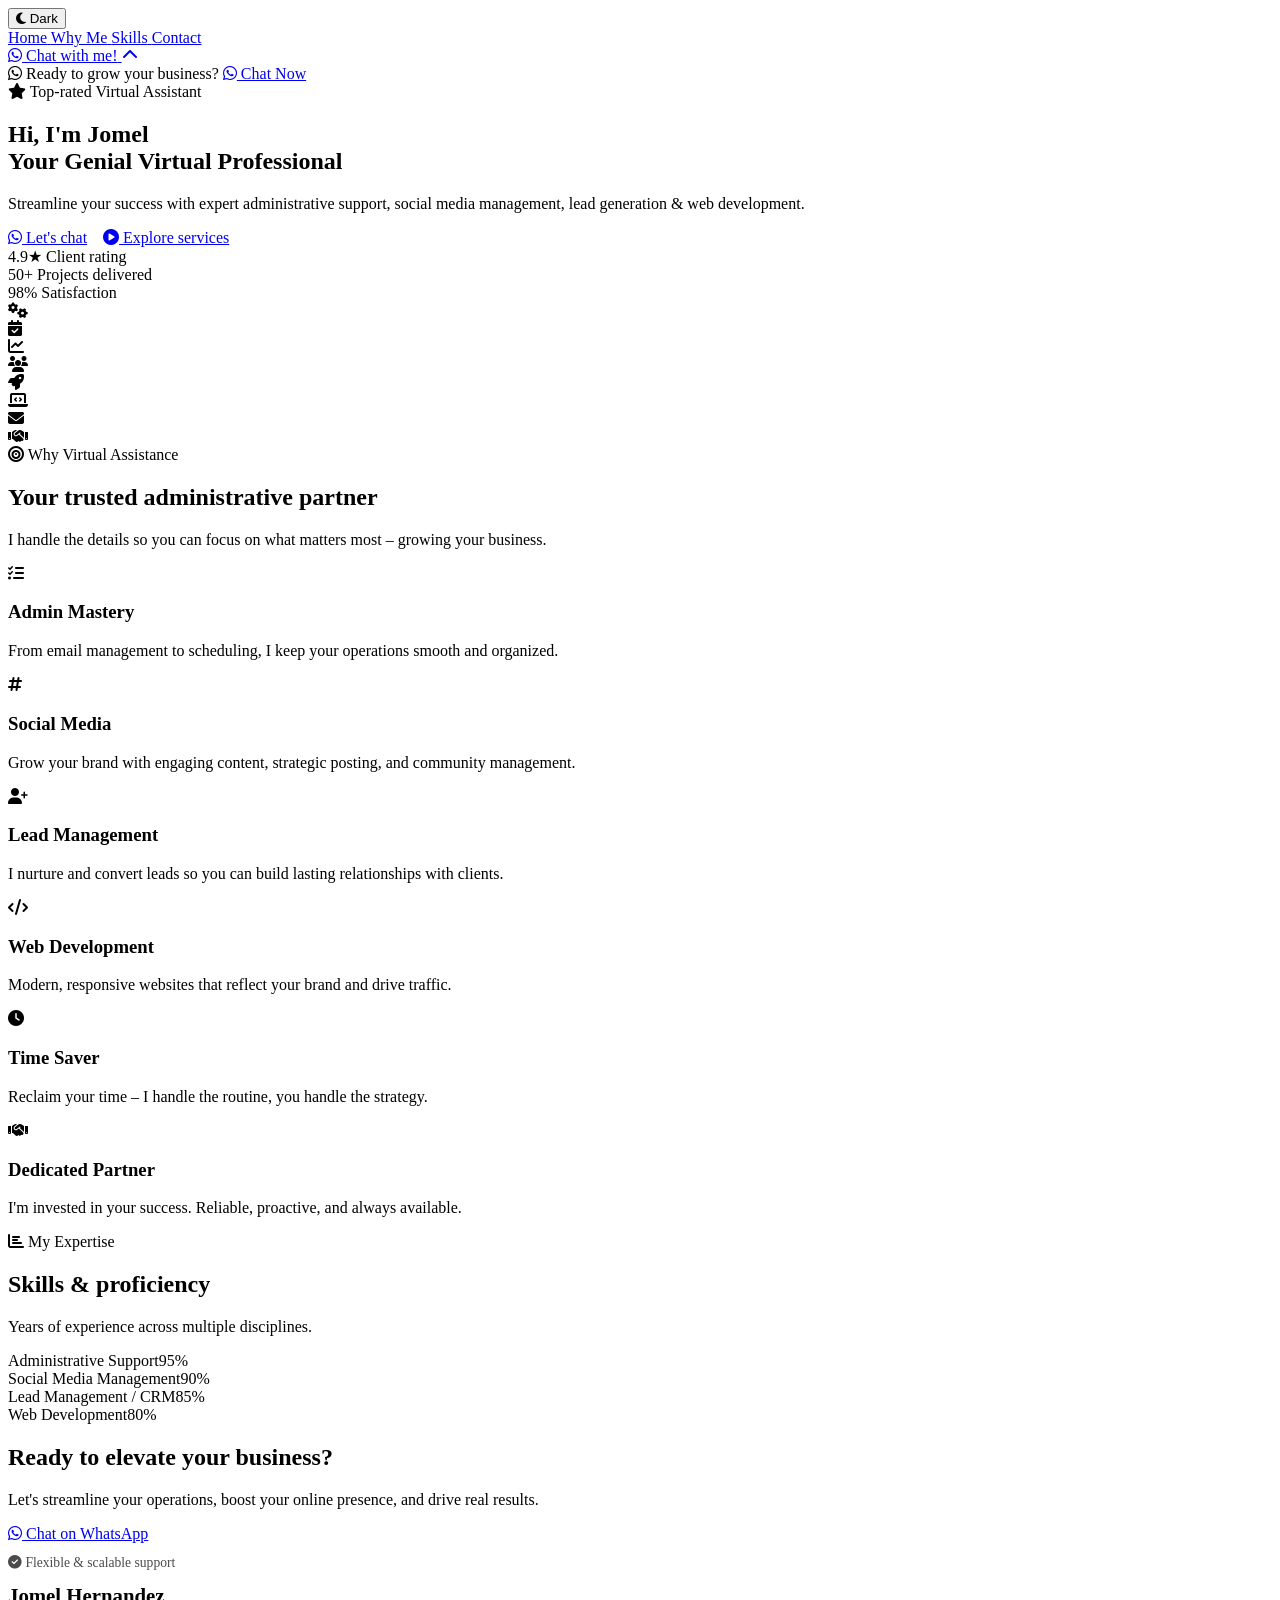
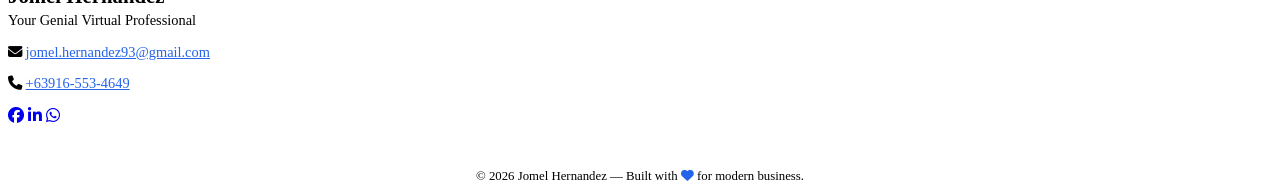
==== index.html @ f43cf6eb "Create index.html" ====
<!DOCTYPE html>
<html lang="en">
<head>
  <meta charset="UTF-8">
  <meta name="viewport" content="width=device-width, initial-scale=1.0">
  <title>Jomel Hernandez | Virtual Professional</title>
  
  <!-- SEO Meta -->
  <meta name="description" content="Jomel Hernandez is your Genial Virtual Professional. Expert VAA services: admin support, social media, lead management, and web development.">
  <meta name="keywords" content="virtual assistant, administrative support, VAA, social media management, lead management, web development">
  <meta property="og:title" content="Jomel Hernandez | Your Genial Virtual Professional">
  <meta property="og:type" content="website">
  <meta property="og:url" content="https://yourusername.github.io">
  <meta property="og:description" content="Your Trusted Virtual Administrative Assistant - Streamlining Your Success">
  <meta name="theme-color" content="#0f172a">
  
  <!-- Google Fonts & Icons -->
  <link rel="preconnect" href="https://fonts.googleapis.com">
  <link rel="preconnect" href="https://fonts.gstatic.com" crossorigin>
  <link href="https://fonts.googleapis.com/css2?family=Inter:wght@300;400;500;600;700;800;900&display=swap" rel="stylesheet">
  <link rel="stylesheet" href="https://cdnjs.cloudflare.com/ajax/libs/font-awesome/6.5.0/css/all.min.css">
  
  <!-- Shared Styles -->
  <link rel="stylesheet" href="css/style.css">
</head>
<body>

<!-- ===== DARK MODE TOGGLE ===== -->
<button class="dark-toggle" id="darkToggle" aria-label="Toggle dark mode">
  <i class="fas fa-moon" id="darkIcon"></i>
  <span id="darkLabel">Dark</span>
</button>

<!-- ===== FLOATING NAVIGATION ===== -->
<nav class="floating-nav" id="floatingNav">
  <a href="#home" data-section="home">
    <span class="tooltip">Home</span>
  </a>
  <a href="#why" data-section="why">
    <span class="tooltip">Why Me</span>
  </a>
  <a href="#skills" data-section="skills">
    <span class="tooltip">Skills</span>
  </a>
  <a href="#contact-preview" data-section="contact-preview">
    <span class="tooltip">Contact</span>
  </a>
</nav>

<!-- ===== WHATSAPP FLOATING BUTTON ===== -->
<a href="https://wa.me/639165534649" target="_blank" class="whatsapp-float" aria-label="Chat on WhatsApp">
  <i class="fab fa-whatsapp"></i>
  <span class="tooltip">Chat with me!</span>
</a>

<!-- ===== BACK TO TOP ===== -->
<a href="#home" class="back-to-top" id="backToTop">
  <i class="fas fa-chevron-up"></i>
</a>

<!-- ===== STICKY CTA BAR ===== -->
<div class="sticky-cta" id="stickyCta">
  <span class="cta-text">
    <i class="fab fa-whatsapp"></i> Ready to grow your business?
  </span>
  <a href="https://wa.me/639165534649" target="_blank" class="btn-primary btn-whatsapp">
    <i class="fab fa-whatsapp"></i> Chat Now
  </a>
</div>

<!-- ============================================================ -->
<!-- SECTION 1: HERO -->
<!-- ============================================================ -->
<section id="home" class="hero-section">
  <!-- Parallax Background -->
  <div class="parallax-bg">
    <div class="shape"></div>
    <div class="shape"></div>
    <div class="shape"></div>
  </div>
  
  <div class="container hero">
    <div class="hero-grid">
      <div>
        <div class="badge"><i class="fas fa-star"></i> Top-rated Virtual Assistant</div>
        <h1>Hi, I'm <span>Jomel</span><br>Your Genial Virtual Professional</h1>
        <p>Streamline your success with expert administrative support, social media management, lead generation &amp; web development.</p>
        <div style="display: flex; gap: 16px; flex-wrap: wrap;">
          <a href="https://wa.me/639165534649" target="_blank" class="btn-primary btn-whatsapp"><i class="fab fa-whatsapp"></i> Let's chat</a>
          <a href="services.html" class="btn-primary btn-outline"><i class="fas fa-play-circle"></i> Explore services</a>
        </div>
        <div class="hero-stats">
          <div class="stat-item">
            <span class="stat-number">4.9★</span>
            <span class="stat-label">Client rating</span>
          </div>
          <div class="stat-item">
            <span class="stat-number">50+</span>
            <span class="stat-label">Projects delivered</span>
          </div>
          <div class="stat-item">
            <span class="stat-number">98%</span>
            <span class="stat-label">Satisfaction</span>
          </div>
        </div>
      </div>
      <div class="hero-icons">
        <div class="icon-box"><i class="fas fa-cogs"></i></div>
        <div class="icon-box"><i class="fas fa-calendar-check"></i></div>
        <div class="icon-box"><i class="fas fa-chart-line"></i></div>
        <div class="icon-box"><i class="fas fa-users"></i></div>
        <div class="icon-box"><i class="fas fa-rocket"></i></div>
        <div class="icon-box"><i class="fas fa-laptop-code"></i></div>
        <div class="icon-box"><i class="fas fa-envelope"></i></div>
        <div class="icon-box"><i class="fas fa-handshake"></i></div>
      </div>
    </div>
  </div>
</section>

<!-- ============================================================ -->
<!-- SECTION 2: WHY ME -->
<!-- ============================================================ -->
<section id="why">
  <div class="container text-center fade-in">
    <span class="badge"><i class="fas fa-bullseye"></i> Why Virtual Assistance</span>
    <h2 class="section-title">Your trusted <span>administrative partner</span></h2>
    <p class="section-sub">I handle the details so you can focus on what matters most – growing your business.</p>
  </div>
  <div class="container features-grid">
    <div class="card fade-in">
      <i class="fas fa-tasks"></i>
      <h3>Admin Mastery</h3>
      <p>From email management to scheduling, I keep your operations smooth and organized.</p>
    </div>
    <div class="card fade-in">
      <i class="fas fa-hashtag"></i>
      <h3>Social Media</h3>
      <p>Grow your brand with engaging content, strategic posting, and community management.</p>
    </div>
    <div class="card fade-in">
      <i class="fas fa-user-plus"></i>
      <h3>Lead Management</h3>
      <p>I nurture and convert leads so you can build lasting relationships with clients.</p>
    </div>
    <div class="card fade-in">
      <i class="fas fa-code"></i>
      <h3>Web Development</h3>
      <p>Modern, responsive websites that reflect your brand and drive traffic.</p>
    </div>
    <div class="card fade-in">
      <i class="fas fa-clock"></i>
      <h3>Time Saver</h3>
      <p>Reclaim your time – I handle the routine, you handle the strategy.</p>
    </div>
    <div class="card fade-in">
      <i class="fas fa-handshake"></i>
      <h3>Dedicated Partner</h3>
      <p>I'm invested in your success. Reliable, proactive, and always available.</p>
    </div>
  </div>
</section>

<!-- ============================================================ -->
<!-- SECTION 3: SKILLS -->
<!-- ============================================================ -->
<section id="skills">
  <div class="container text-center fade-in">
    <span class="badge"><i class="fas fa-chart-bar"></i> My Expertise</span>
    <h2 class="section-title">Skills &amp; <span>proficiency</span></h2>
    <p class="section-sub">Years of experience across multiple disciplines.</p>
  </div>
  <div class="container skills-grid">
    <div class="skill-item fade-in">
      <div class="skill-label"><span>Administrative Support</span><span>95%</span></div>
      <div class="skill-bar"><div class="fill" style="--target: 95%;"></div></div>
    </div>
    <div class="skill-item fade-in">
      <div class="skill-label"><span>Social Media Management</span><span>90%</span></div>
      <div class="skill-bar"><div class="fill" style="--target: 90%;"></div></div>
    </div>
    <div class="skill-item fade-in">
      <div class="skill-label"><span>Lead Management / CRM</span><span>85%</span></div>
      <div class="skill-bar"><div class="fill" style="--target: 85%;"></div></div>
    </div>
    <div class="skill-item fade-in">
      <div class="skill-label"><span>Web Development</span><span>80%</span></div>
      <div class="skill-bar"><div class="fill" style="--target: 80%;"></div></div>
    </div>
  </div>
</section>

<!-- ============================================================ -->
<!-- SECTION 4: CTA / CONTACT PREVIEW -->
<!-- ============================================================ -->
<section id="contact-preview">
  <div class="container fade-in">
    <div class="cta-box">
      <div>
        <h2>Ready to elevate your business?</h2>
        <p>Let's streamline your operations, boost your online presence, and drive real results.</p>
      </div>
      <div>
        <a href="https://wa.me/639165534649" target="_blank" class="btn-primary btn-whatsapp"><i class="fab fa-whatsapp"></i> Chat on WhatsApp</a>
        <p style="margin-top: 12px; font-size: 0.85rem; opacity: 0.7;"><i class="fas fa-check-circle"></i> Flexible &amp; scalable support</p>
      </div>
    </div>
  </div>
</section>

<!-- ============================================================ -->
<!-- FOOTER -->
<!-- ============================================================ -->
<footer>
  <div class="container footer-flex">
    <div>
      <span style="font-weight: 700; font-size: 1.3rem;">Jomel Hernandez</span>
      <p style="color: var(--text-muted); font-size: 0.9rem; margin-top: 4px;">Your Genial Virtual Professional</p>
      <p style="color: var(--text-muted); font-size: 0.9rem;"><i class="fas fa-envelope"></i> <a href="mailto:jomel.hernandez93@gmail.com" style="color: #2563eb;">jomel.hernandez93@gmail.com</a></p>
      <p style="color: var(--text-muted); font-size: 0.9rem;"><i class="fas fa-phone"></i> <a href="tel:+639165534649" style="color: #2563eb;">+63916-553-4649</a></p>
    </div>
    <div class="footer-social">
      <a href="https://www.facebook.com/jomel.hernandezVA/" target="_blank" aria-label="Facebook"><i class="fab fa-facebook"></i></a>
      <a href="https://www.linkedin.com/in/jomel-hernandez-79330814a/" target="_blank" aria-label="LinkedIn"><i class="fab fa-linkedin-in"></i></a>
      <a href="https://wa.me/639165534649" target="_blank" aria-label="WhatsApp"><i class="fab fa-whatsapp"></i></a>
    </div>
  </div>
  <div class="container" style="border-top: 1px solid var(--border-color); margin-top: 24px; padding-top: 20px; text-align: center; color: var(--text-muted); font-size: 0.8rem;">
    © 2026 Jomel Hernandez — Built with <i class="fas fa-heart" style="color: #2563eb;"></i> for modern business.
  </div>
</footer>

<!-- Shared JavaScript -->
<script src="js/main.js"></script>
</body>
</html>
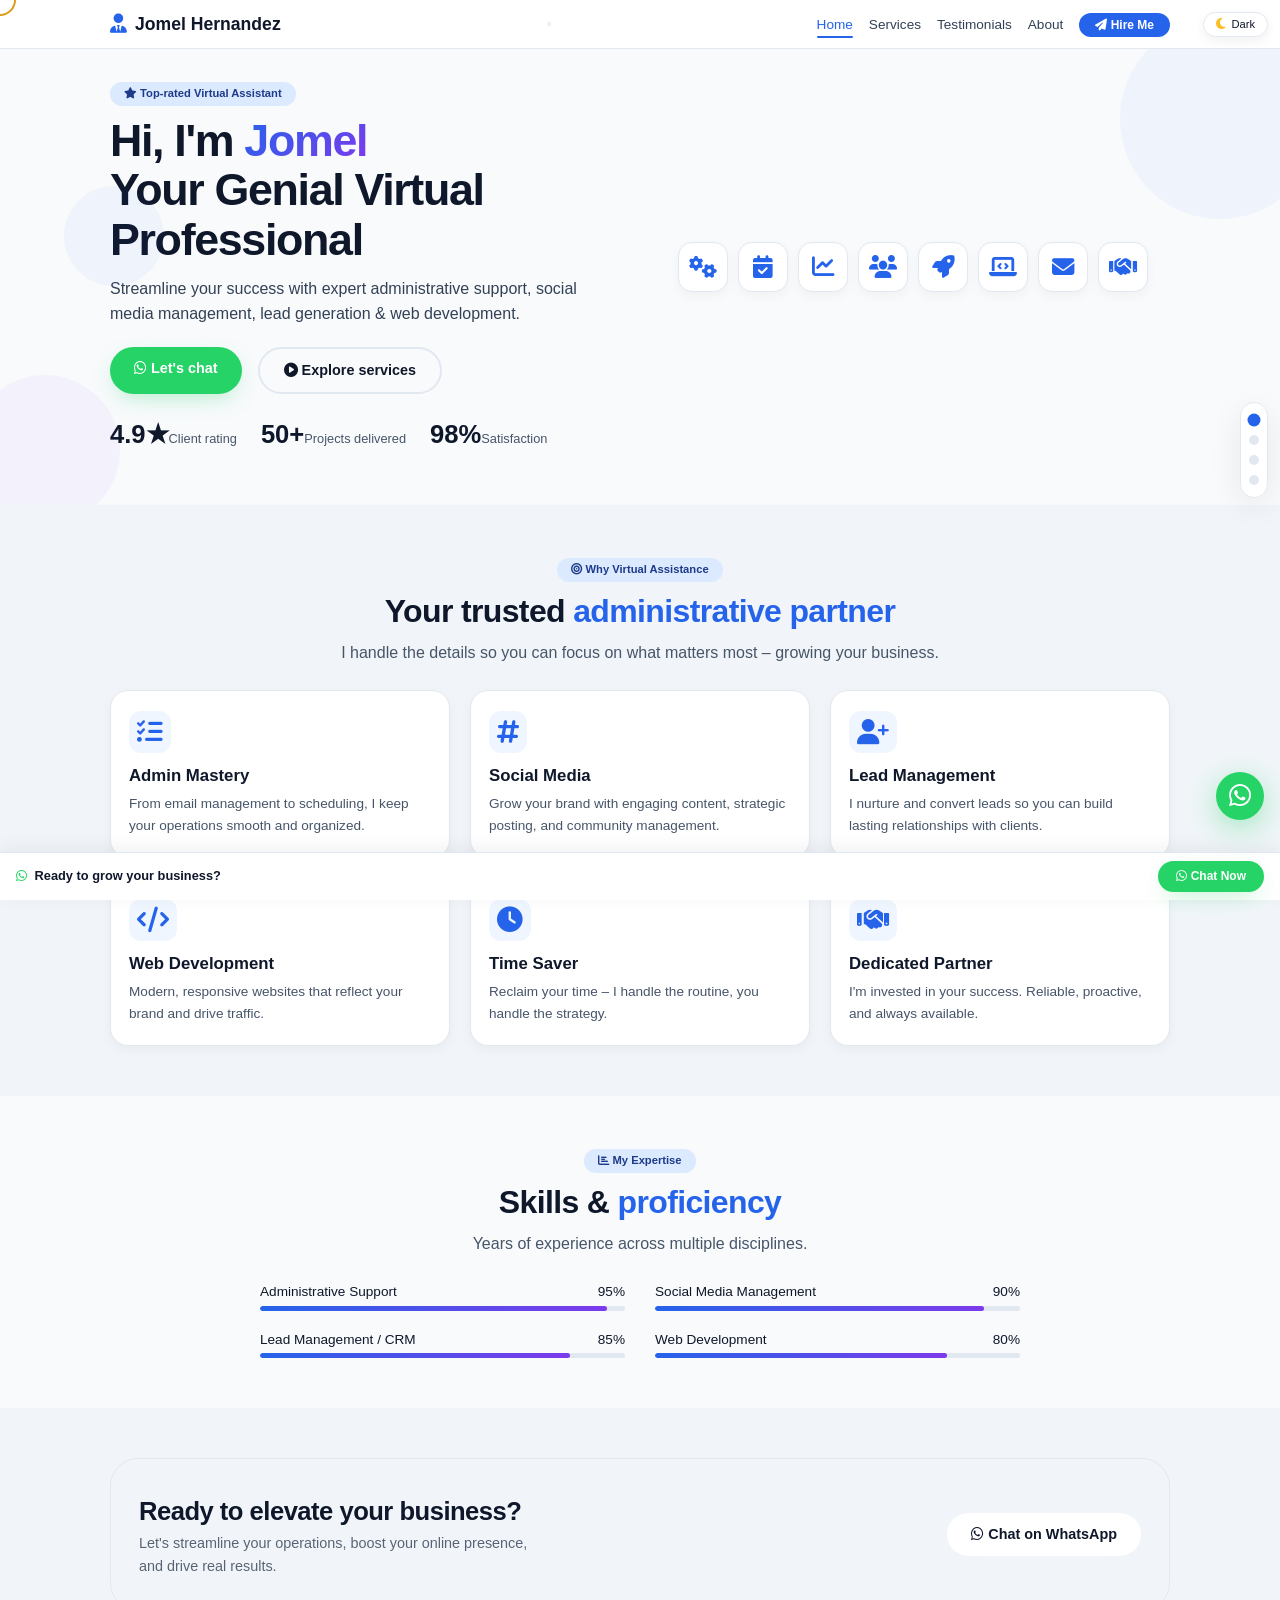
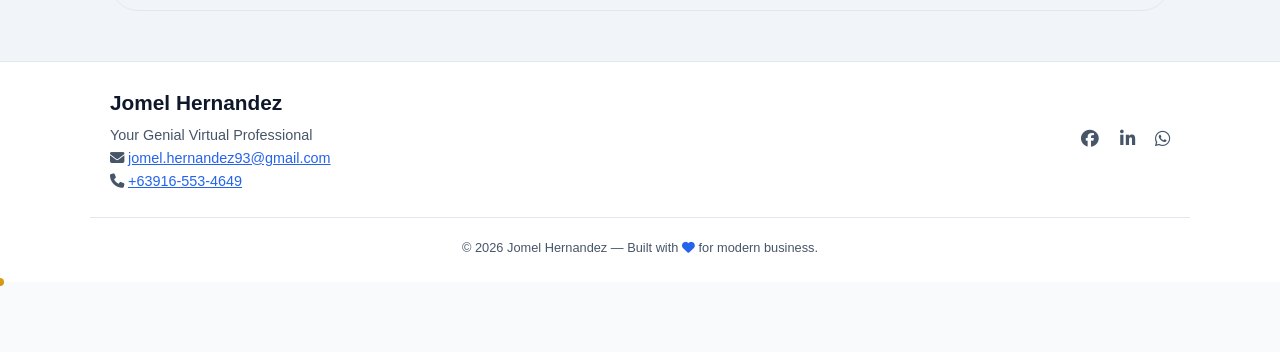
==== commit f445a024: "Update index.html" ====
--- a/index.html
+++ b/index.html
@@ -5,7 +5,6 @@
   <meta name="viewport" content="width=device-width, initial-scale=1.0">
   <title>Jomel Hernandez | Virtual Professional</title>
   
-  <!-- SEO Meta -->
   <meta name="description" content="Jomel Hernandez is your Genial Virtual Professional. Expert VAA services: admin support, social media, lead management, and web development.">
   <meta name="keywords" content="virtual assistant, administrative support, VAA, social media management, lead management, web development">
   <meta property="og:title" content="Jomel Hernandez | Your Genial Virtual Professional">
@@ -14,38 +13,38 @@
   <meta property="og:description" content="Your Trusted Virtual Administrative Assistant - Streamlining Your Success">
   <meta name="theme-color" content="#0f172a">
   
-  <!-- Google Fonts & Icons -->
   <link rel="preconnect" href="https://fonts.googleapis.com">
   <link rel="preconnect" href="https://fonts.gstatic.com" crossorigin>
   <link href="https://fonts.googleapis.com/css2?family=Inter:wght@300;400;500;600;700;800;900&display=swap" rel="stylesheet">
   <link rel="stylesheet" href="https://cdnjs.cloudflare.com/ajax/libs/font-awesome/6.5.0/css/all.min.css">
-  
-  <!-- Shared Styles -->
   <link rel="stylesheet" href="css/style.css">
 </head>
 <body>
+
+<!-- ===== NAVIGATION (FULLY WORKING) ===== -->
+<nav class="navbar">
+  <div class="container nav-flex">
+    <a href="index.html" class="logo"><i class="fas fa-user-tie"></i> Jomel Hernandez</a>
+    
+    <button class="hamburger" id="hamburger" aria-label="Toggle menu">
+      <span></span><span></span><span></span>
+    </button>
+    
+    <ul class="nav-links" id="navLinks">
+      <li><a href="index.html" class="active">Home</a></li>
+      <li><a href="services.html">Services</a></li>
+      <li><a href="testimonials.html">Testimonials</a></li>
+      <li><a href="about.html">About</a></li>
+      <li><a href="contact.html" class="btn-small"><i class="fas fa-paper-plane"></i> Hire Me</a></li>
+    </ul>
+  </div>
+</nav>
 
 <!-- ===== DARK MODE TOGGLE ===== -->
 <button class="dark-toggle" id="darkToggle" aria-label="Toggle dark mode">
   <i class="fas fa-moon" id="darkIcon"></i>
   <span id="darkLabel">Dark</span>
 </button>
-
-<!-- ===== FLOATING NAVIGATION ===== -->
-<nav class="floating-nav" id="floatingNav">
-  <a href="#home" data-section="home">
-    <span class="tooltip">Home</span>
-  </a>
-  <a href="#why" data-section="why">
-    <span class="tooltip">Why Me</span>
-  </a>
-  <a href="#skills" data-section="skills">
-    <span class="tooltip">Skills</span>
-  </a>
-  <a href="#contact-preview" data-section="contact-preview">
-    <span class="tooltip">Contact</span>
-  </a>
-</nav>
 
 <!-- ===== WHATSAPP FLOATING BUTTON ===== -->
 <a href="https://wa.me/639165534649" target="_blank" class="whatsapp-float" aria-label="Chat on WhatsApp">
@@ -60,25 +59,23 @@
 
 <!-- ===== STICKY CTA BAR ===== -->
 <div class="sticky-cta" id="stickyCta">
-  <span class="cta-text">
-    <i class="fab fa-whatsapp"></i> Ready to grow your business?
-  </span>
-  <a href="https://wa.me/639165534649" target="_blank" class="btn-primary btn-whatsapp">
-    <i class="fab fa-whatsapp"></i> Chat Now
-  </a>
+  <span class="cta-text"><i class="fab fa-whatsapp"></i> Ready to grow your business?</span>
+  <a href="https://wa.me/639165534649" target="_blank" class="btn-primary btn-whatsapp"><i class="fab fa-whatsapp"></i> Chat Now</a>
 </div>
 
+<!-- ===== FLOATING NAV ===== -->
+<nav class="floating-nav" id="floatingNav">
+  <a href="#home" data-section="home"><span class="tooltip">Home</span></a>
+  <a href="#why" data-section="why"><span class="tooltip">Why Me</span></a>
+  <a href="#skills" data-section="skills"><span class="tooltip">Skills</span></a>
+  <a href="#contact-preview" data-section="contact-preview"><span class="tooltip">Contact</span></a>
+</nav>
+
 <!-- ============================================================ -->
-<!-- SECTION 1: HERO -->
+<!-- HERO SECTION -->
 <!-- ============================================================ -->
 <section id="home" class="hero-section">
-  <!-- Parallax Background -->
-  <div class="parallax-bg">
-    <div class="shape"></div>
-    <div class="shape"></div>
-    <div class="shape"></div>
-  </div>
-  
+  <div class="parallax-bg"><div class="shape"></div><div class="shape"></div><div class="shape"></div></div>
   <div class="container hero">
     <div class="hero-grid">
       <div>
@@ -90,18 +87,9 @@
           <a href="services.html" class="btn-primary btn-outline"><i class="fas fa-play-circle"></i> Explore services</a>
         </div>
         <div class="hero-stats">
-          <div class="stat-item">
-            <span class="stat-number">4.9★</span>
-            <span class="stat-label">Client rating</span>
-          </div>
-          <div class="stat-item">
-            <span class="stat-number">50+</span>
-            <span class="stat-label">Projects delivered</span>
-          </div>
-          <div class="stat-item">
-            <span class="stat-number">98%</span>
-            <span class="stat-label">Satisfaction</span>
-          </div>
+          <div class="stat-item"><span class="stat-number">4.9★</span><span class="stat-label">Client rating</span></div>
+          <div class="stat-item"><span class="stat-number">50+</span><span class="stat-label">Projects delivered</span></div>
+          <div class="stat-item"><span class="stat-number">98%</span><span class="stat-label">Satisfaction</span></div>
         </div>
       </div>
       <div class="hero-icons">
@@ -119,7 +107,7 @@
 </section>
 
 <!-- ============================================================ -->
-<!-- SECTION 2: WHY ME -->
+<!-- WHY ME SECTION -->
 <!-- ============================================================ -->
 <section id="why">
   <div class="container text-center fade-in">
@@ -128,41 +116,17 @@
     <p class="section-sub">I handle the details so you can focus on what matters most – growing your business.</p>
   </div>
   <div class="container features-grid">
-    <div class="card fade-in">
-      <i class="fas fa-tasks"></i>
-      <h3>Admin Mastery</h3>
-      <p>From email management to scheduling, I keep your operations smooth and organized.</p>
-    </div>
-    <div class="card fade-in">
-      <i class="fas fa-hashtag"></i>
-      <h3>Social Media</h3>
-      <p>Grow your brand with engaging content, strategic posting, and community management.</p>
-    </div>
-    <div class="card fade-in">
-      <i class="fas fa-user-plus"></i>
-      <h3>Lead Management</h3>
-      <p>I nurture and convert leads so you can build lasting relationships with clients.</p>
-    </div>
-    <div class="card fade-in">
-      <i class="fas fa-code"></i>
-      <h3>Web Development</h3>
-      <p>Modern, responsive websites that reflect your brand and drive traffic.</p>
-    </div>
-    <div class="card fade-in">
-      <i class="fas fa-clock"></i>
-      <h3>Time Saver</h3>
-      <p>Reclaim your time – I handle the routine, you handle the strategy.</p>
-    </div>
-    <div class="card fade-in">
-      <i class="fas fa-handshake"></i>
-      <h3>Dedicated Partner</h3>
-      <p>I'm invested in your success. Reliable, proactive, and always available.</p>
-    </div>
+    <div class="card fade-in"><i class="fas fa-tasks"></i><h3>Admin Mastery</h3><p>From email management to scheduling, I keep your operations smooth and organized.</p></div>
+    <div class="card fade-in"><i class="fas fa-hashtag"></i><h3>Social Media</h3><p>Grow your brand with engaging content, strategic posting, and community management.</p></div>
+    <div class="card fade-in"><i class="fas fa-user-plus"></i><h3>Lead Management</h3><p>I nurture and convert leads so you can build lasting relationships with clients.</p></div>
+    <div class="card fade-in"><i class="fas fa-code"></i><h3>Web Development</h3><p>Modern, responsive websites that reflect your brand and drive traffic.</p></div>
+    <div class="card fade-in"><i class="fas fa-clock"></i><h3>Time Saver</h3><p>Reclaim your time – I handle the routine, you handle the strategy.</p></div>
+    <div class="card fade-in"><i class="fas fa-handshake"></i><h3>Dedicated Partner</h3><p>I'm invested in your success. Reliable, proactive, and always available.</p></div>
   </div>
 </section>
 
 <!-- ============================================================ -->
-<!-- SECTION 3: SKILLS -->
+<!-- SKILLS SECTION -->
 <!-- ============================================================ -->
 <section id="skills">
   <div class="container text-center fade-in">
@@ -171,39 +135,21 @@
     <p class="section-sub">Years of experience across multiple disciplines.</p>
   </div>
   <div class="container skills-grid">
-    <div class="skill-item fade-in">
-      <div class="skill-label"><span>Administrative Support</span><span>95%</span></div>
-      <div class="skill-bar"><div class="fill" style="--target: 95%;"></div></div>
-    </div>
-    <div class="skill-item fade-in">
-      <div class="skill-label"><span>Social Media Management</span><span>90%</span></div>
-      <div class="skill-bar"><div class="fill" style="--target: 90%;"></div></div>
-    </div>
-    <div class="skill-item fade-in">
-      <div class="skill-label"><span>Lead Management / CRM</span><span>85%</span></div>
-      <div class="skill-bar"><div class="fill" style="--target: 85%;"></div></div>
-    </div>
-    <div class="skill-item fade-in">
-      <div class="skill-label"><span>Web Development</span><span>80%</span></div>
-      <div class="skill-bar"><div class="fill" style="--target: 80%;"></div></div>
-    </div>
+    <div class="skill-item fade-in"><div class="skill-label"><span>Administrative Support</span><span>95%</span></div><div class="skill-bar"><div class="fill" style="--target: 95%;"></div></div></div>
+    <div class="skill-item fade-in"><div class="skill-label"><span>Social Media Management</span><span>90%</span></div><div class="skill-bar"><div class="fill" style="--target: 90%;"></div></div></div>
+    <div class="skill-item fade-in"><div class="skill-label"><span>Lead Management / CRM</span><span>85%</span></div><div class="skill-bar"><div class="fill" style="--target: 85%;"></div></div></div>
+    <div class="skill-item fade-in"><div class="skill-label"><span>Web Development</span><span>80%</span></div><div class="skill-bar"><div class="fill" style="--target: 80%;"></div></div></div>
   </div>
 </section>
 
 <!-- ============================================================ -->
-<!-- SECTION 4: CTA / CONTACT PREVIEW -->
+<!-- CTA SECTION -->
 <!-- ============================================================ -->
 <section id="contact-preview">
   <div class="container fade-in">
     <div class="cta-box">
-      <div>
-        <h2>Ready to elevate your business?</h2>
-        <p>Let's streamline your operations, boost your online presence, and drive real results.</p>
-      </div>
-      <div>
-        <a href="https://wa.me/639165534649" target="_blank" class="btn-primary btn-whatsapp"><i class="fab fa-whatsapp"></i> Chat on WhatsApp</a>
-        <p style="margin-top: 12px; font-size: 0.85rem; opacity: 0.7;"><i class="fas fa-check-circle"></i> Flexible &amp; scalable support</p>
-      </div>
+      <div><h2>Ready to elevate your business?</h2><p>Let's streamline your operations, boost your online presence, and drive real results.</p></div>
+      <div><a href="https://wa.me/639165534649" target="_blank" class="btn-primary btn-whatsapp"><i class="fab fa-whatsapp"></i> Chat on WhatsApp</a></div>
     </div>
   </div>
 </section>
@@ -230,7 +176,6 @@
   </div>
 </footer>
 
-<!-- Shared JavaScript -->
 <script src="js/main.js"></script>
 </body>
 </html>
--- a/css/style.css
+++ b/css/style.css
@@ -0,0 +1,1101 @@
+/* ===== ROOT VARIABLES ===== */
+:root {
+  --bg-primary: #f8fafc;
+  --bg-secondary: #f1f5f9;
+  --bg-white: #ffffff;
+  --text-primary: #0f172a;
+  --text-secondary: #334155;
+  --text-muted: #475569;
+  --border-color: #e2e8f0;
+  --card-shadow: 0 4px 12px rgba(0,0,0,0.04);
+  --nav-bg: rgba(255,255,255,0.95);
+  --icon-bg: #eff6ff;
+  --badge-bg: #dbeafe;
+  --badge-text: #1e3a8a;
+  --whatsapp: #25D366;
+  --cursor-color: #2563eb;
+  --transition: 0.3s ease;
+}
+
+[data-theme="dark"] {
+  --bg-primary: #0f172a;
+  --bg-secondary: #1e293b;
+  --bg-white: #1e293b;
+  --text-primary: #f1f5f9;
+  --text-secondary: #cbd5e1;
+  --text-muted: #94a3b8;
+  --border-color: #334155;
+  --card-shadow: 0 4px 12px rgba(0,0,0,0.3);
+  --nav-bg: rgba(15,23,42,0.95);
+  --icon-bg: #1e293b;
+  --badge-bg: #1e3a8a;
+  --badge-text: #dbeafe;
+  --cursor-color: #60a5fa;
+}
+
+/* ===== CUSTOM CURSOR ===== */
+* {
+  cursor: none;
+}
+.cursor-dot {
+  width: 8px;
+  height: 8px;
+  background: var(--cursor-color);
+  border-radius: 50%;
+  position: fixed;
+  pointer-events: none;
+  z-index: 10000;
+  transition: transform 0.1s ease, width 0.2s, height 0.2s;
+  transform: translate(-50%, -50%);
+  mix-blend-mode: difference;
+}
+.cursor-ring {
+  width: 32px;
+  height: 32px;
+  border: 2px solid var(--cursor-color);
+  border-radius: 50%;
+  position: fixed;
+  pointer-events: none;
+  z-index: 9999;
+  transition: transform 0.2s ease, width 0.3s, height 0.3s, border-color 0.3s;
+  transform: translate(-50%, -50%);
+  mix-blend-mode: difference;
+}
+.cursor-ring.hover {
+  width: 50px;
+  height: 50px;
+  border-color: var(--cursor-color);
+  background: rgba(37,99,235,0.08);
+}
+@media (max-width: 768px) {
+  * { cursor: auto; }
+  .cursor-dot, .cursor-ring { display: none; }
+}
+
+/* ===== RESET & BASE ===== */
+* {
+  margin: 0;
+  padding: 0;
+  box-sizing: border-box;
+}
+html {
+  scroll-behavior: smooth;
+}
+body {
+  font-family: 'Inter', sans-serif;
+  background: var(--bg-primary);
+  color: var(--text-primary);
+  line-height: 1.6;
+  overflow-x: hidden;
+  transition: background 0.4s ease, color 0.4s ease;
+  padding-bottom: 70px; /* Space for sticky CTA */
+}
+.container {
+  max-width: 1100px;
+  margin: 0 auto;
+  padding: 0 20px;
+}
+section {
+  padding: 50px 0;
+  /* REMOVED min-height: 100vh - no more huge gaps! */
+  position: relative;
+  overflow: hidden;
+  background: var(--bg-primary);
+  transition: background 0.4s ease;
+}
+section:nth-child(even) {
+  background: var(--bg-secondary);
+}
+section:nth-child(odd) {
+  background: var(--bg-primary);
+}
+
+/* ===== NAVIGATION (FIXED - VISIBLE ON ALL PAGES) ===== */
+.navbar {
+  position: sticky;
+  top: 0;
+  z-index: 100;
+  background: var(--nav-bg);
+  backdrop-filter: blur(12px);
+  border-bottom: 1px solid var(--border-color);
+  padding: 10px 0;
+  transition: background 0.4s, border-color 0.4s;
+  display: block;
+  width: 100%;
+}
+.nav-flex {
+  display: flex;
+  align-items: center;
+  justify-content: space-between;
+  flex-wrap: wrap;
+  gap: 10px;
+}
+.logo {
+  font-weight: 700;
+  font-size: 1.1rem;
+  color: var(--text-primary);
+  text-decoration: none;
+  display: flex;
+  align-items: center;
+  gap: 8px;
+}
+.logo i {
+  color: #2563eb;
+  font-size: 1.2rem;
+}
+.nav-links {
+  list-style: none;
+  display: flex;
+  gap: 16px;
+  align-items: center;
+  flex-wrap: wrap;
+  margin: 0;
+  padding: 0;
+}
+.nav-links li {
+  display: inline-block;
+}
+.nav-links a {
+  text-decoration: none;
+  color: var(--text-secondary);
+  font-weight: 500;
+  font-size: 0.85rem;
+  transition: 0.2s;
+  padding: 4px 0;
+  position: relative;
+}
+.nav-links a:hover,
+.nav-links a.active {
+  color: #2563eb;
+}
+.nav-links a.active::after {
+  content: '';
+  position: absolute;
+  bottom: -2px;
+  left: 0;
+  right: 0;
+  height: 2px;
+  background: #2563eb;
+  border-radius: 2px;
+}
+.nav-links .btn-small {
+  background: #2563eb;
+  color: #fff !important;
+  padding: 5px 16px;
+  border-radius: 50px;
+  font-weight: 600;
+  font-size: 0.75rem;
+}
+.nav-links .btn-small:hover {
+  background: #1d4ed8;
+  color: #fff !important;
+}
+.nav-links .btn-small.active {
+  background: #1d4ed8;
+  color: #fff !important;
+}
+.nav-links .btn-small.active::after {
+  display: none;
+}
+@media (max-width: 700px) {
+  .nav-flex {
+    flex-direction: column;
+    gap: 8px;
+  }
+  .nav-links {
+    justify-content: center;
+    gap: 12px;
+  }
+  .nav-links a {
+    font-size: 0.75rem;
+  }
+  .logo {
+    font-size: 1rem;
+  }
+}
+
+/* ===== DARK MODE TOGGLE ===== */
+.dark-toggle {
+  position: fixed;
+  top: 12px;
+  right: 12px;
+  z-index: 1000;
+  background: var(--nav-bg);
+  border: 1px solid var(--border-color);
+  border-radius: 50px;
+  padding: 5px 12px;
+  display: flex;
+  align-items: center;
+  gap: 5px;
+  cursor: pointer;
+  transition: all 0.3s ease;
+  backdrop-filter: blur(12px);
+  box-shadow: 0 4px 12px rgba(0,0,0,0.06);
+  color: var(--text-primary);
+  font-size: 0.7rem;
+  font-weight: 500;
+}
+.dark-toggle:hover {
+  transform: scale(1.04);
+}
+.dark-toggle i {
+  font-size: 0.8rem;
+  transition: 0.3s;
+}
+.dark-toggle .fa-moon { color: #fbbf24; }
+.dark-toggle .fa-sun { color: #f59e0b; }
+
+/* ===== FLOATING NAVIGATION ===== */
+.floating-nav {
+  position: fixed;
+  right: 12px;
+  top: 50%;
+  transform: translateY(-50%);
+  z-index: 999;
+  display: flex;
+  flex-direction: column;
+  gap: 10px;
+  background: var(--nav-bg);
+  backdrop-filter: blur(12px);
+  padding: 12px 8px;
+  border-radius: 30px;
+  box-shadow: 0 8px 32px rgba(0,0,0,0.08);
+  border: 1px solid var(--border-color);
+  transition: background 0.4s, border-color 0.4s;
+}
+.floating-nav a {
+  display: block;
+  width: 10px;
+  height: 10px;
+  border-radius: 50%;
+  background: var(--border-color);
+  transition: all 0.3s ease;
+  text-decoration: none;
+  position: relative;
+}
+.floating-nav a:hover,
+.floating-nav a.active {
+  background: #2563eb;
+  transform: scale(1.3);
+}
+.floating-nav a .tooltip {
+  position: absolute;
+  right: 20px;
+  top: 50%;
+  transform: translateY(-50%);
+  background: var(--text-primary);
+  color: var(--bg-primary);
+  padding: 2px 8px;
+  border-radius: 4px;
+  font-size: 0.6rem;
+  font-weight: 500;
+  white-space: nowrap;
+  opacity: 0;
+  pointer-events: none;
+  transition: opacity 0.3s ease;
+}
+.floating-nav a:hover .tooltip {
+  opacity: 1;
+}
+@media (max-width: 700px) {
+  .floating-nav {
+    display: none;
+  }
+}
+
+/* ===== WHATSAPP FLOATING BUTTON ===== */
+.whatsapp-float {
+  position: fixed;
+  bottom: 80px;
+  right: 16px;
+  z-index: 999;
+  background: #25D366;
+  color: #fff;
+  width: 48px;
+  height: 48px;
+  border-radius: 50%;
+  display: flex;
+  align-items: center;
+  justify-content: center;
+  font-size: 1.6rem;
+  text-decoration: none;
+  box-shadow: 0 8px 30px rgba(37, 211, 102, 0.4);
+  transition: all 0.3s ease;
+  animation: pulse 2s infinite;
+}
+.whatsapp-float:hover {
+  transform: scale(1.1) translateY(-4px);
+  box-shadow: 0 14px 40px rgba(37, 211, 102, 0.5);
+}
+.whatsapp-float .tooltip {
+  position: absolute;
+  right: 56px;
+  background: var(--text-primary);
+  color: var(--bg-primary);
+  padding: 4px 10px;
+  border-radius: 6px;
+  font-size: 0.7rem;
+  font-weight: 500;
+  white-space: nowrap;
+  opacity: 0;
+  pointer-events: none;
+  transition: opacity 0.3s ease;
+}
+.whatsapp-float:hover .tooltip {
+  opacity: 1;
+}
+@keyframes pulse {
+  0%, 100% { box-shadow: 0 8px 30px rgba(37, 211, 102, 0.4); }
+  50% { box-shadow: 0 8px 50px rgba(37, 211, 102, 0.6); }
+}
+
+/* ===== BACK TO TOP ===== */
+.back-to-top {
+  position: fixed;
+  bottom: 80px;
+  right: 72px;
+  z-index: 999;
+  background: #2563eb;
+  color: #fff;
+  width: 38px;
+  height: 38px;
+  border-radius: 50%;
+  display: flex;
+  align-items: center;
+  justify-content: center;
+  font-size: 0.9rem;
+  text-decoration: none;
+  box-shadow: 0 8px 24px rgba(37, 99, 235, 0.35);
+  transition: all 0.3s ease;
+  opacity: 0;
+  transform: translateY(20px);
+  pointer-events: none;
+}
+.back-to-top.visible {
+  opacity: 1;
+  transform: translateY(0);
+  pointer-events: auto;
+}
+.back-to-top:hover {
+  background: #1d4ed8;
+  transform: translateY(-4px);
+}
+@media (max-width: 700px) {
+  .back-to-top {
+    right: 16px;
+    bottom: 76px;
+    width: 34px;
+    height: 34px;
+    font-size: 0.8rem;
+  }
+}
+
+/* ===== STICKY CTA BAR ===== */
+.sticky-cta {
+  position: fixed;
+  bottom: 0;
+  left: 0;
+  right: 0;
+  z-index: 998;
+  background: var(--bg-white);
+  border-top: 1px solid var(--border-color);
+  padding: 8px 16px;
+  display: flex;
+  align-items: center;
+  justify-content: space-between;
+  flex-wrap: wrap;
+  gap: 8px;
+  transition: all 0.4s ease;
+  box-shadow: 0 -4px 20px rgba(0,0,0,0.06);
+  backdrop-filter: blur(12px);
+}
+.sticky-cta .cta-text {
+  font-weight: 600;
+  font-size: 0.8rem;
+  color: var(--text-primary);
+}
+.sticky-cta .cta-text i {
+  color: #25D366;
+  margin-right: 4px;
+}
+.sticky-cta .btn-primary {
+  padding: 6px 18px;
+  font-size: 0.75rem;
+}
+@media (max-width: 600px) {
+  .sticky-cta {
+    justify-content: center;
+    padding: 6px 12px;
+    gap: 4px;
+  }
+  .sticky-cta .cta-text {
+    font-size: 0.7rem;
+  }
+  .sticky-cta .btn-primary {
+    padding: 4px 14px;
+    font-size: 0.7rem;
+  }
+}
+
+/* ===== BUTTONS ===== */
+.btn-primary {
+  display: inline-block;
+  background: #2563eb;
+  color: #fff;
+  font-weight: 600;
+  padding: 10px 24px;
+  border-radius: 50px;
+  transition: all 0.3s ease;
+  border: none;
+  cursor: pointer;
+  font-size: 0.9rem;
+  text-decoration: none;
+  box-shadow: 0 8px 24px -8px rgba(37, 99, 235, 0.4);
+}
+.btn-primary:hover {
+  background: #1d4ed8;
+  transform: translateY(-3px);
+  box-shadow: 0 14px 32px -8px rgba(37, 99, 235, 0.5);
+}
+.btn-outline {
+  background: transparent;
+  color: var(--text-primary);
+  border: 2px solid var(--border-color);
+  box-shadow: none;
+}
+.btn-outline:hover {
+  background: var(--bg-secondary);
+  border-color: #94a3b8;
+}
+.btn-whatsapp {
+  background: #25D366;
+  box-shadow: 0 8px 24px -8px rgba(37, 211, 102, 0.4);
+}
+.btn-whatsapp:hover {
+  background: #1da851;
+  box-shadow: 0 14px 32px -8px rgba(37, 211, 102, 0.5);
+}
+
+/* ===== PARALLAX LAYERS ===== */
+.parallax-bg {
+  position: absolute;
+  top: 0;
+  left: 0;
+  width: 100%;
+  height: 100%;
+  z-index: 0;
+  pointer-events: none;
+  overflow: hidden;
+}
+.parallax-bg .shape {
+  position: absolute;
+  border-radius: 50%;
+  opacity: 0.04;
+  transition: background 0.4s;
+}
+[data-theme="dark"] .parallax-bg .shape {
+  opacity: 0.08;
+}
+.parallax-bg .shape:nth-child(1) {
+  width: 200px;
+  height: 200px;
+  background: #2563eb;
+  top: -30px;
+  right: -40px;
+  animation: float 8s ease-in-out infinite;
+}
+.parallax-bg .shape:nth-child(2) {
+  width: 150px;
+  height: 150px;
+  background: #7c3aed;
+  bottom: -20px;
+  left: -30px;
+  animation: float 6s ease-in-out infinite reverse;
+}
+.parallax-bg .shape:nth-child(3) {
+  width: 100px;
+  height: 100px;
+  background: #2563eb;
+  top: 30%;
+  left: 5%;
+  animation: float 10s ease-in-out infinite 2s;
+}
+@keyframes float {
+  0%, 100% { transform: translate(0, 0) scale(1); }
+  50% { transform: translate(10px, -15px) scale(1.05); }
+}
+
+/* ===== HERO ===== */
+.hero-section {
+  background: linear-gradient(145deg, var(--bg-primary) 0%, var(--bg-secondary) 100%);
+  padding: 30px 0 50px;
+  transition: background 0.4s;
+}
+.hero-grid {
+  display: grid;
+  grid-template-columns: 1fr 1fr;
+  gap: 30px;
+  align-items: center;
+}
+.hero h1 {
+  font-size: 2.8rem;
+  font-weight: 900;
+  line-height: 1.1;
+  letter-spacing: -0.03em;
+  margin-bottom: 12px;
+  color: var(--text-primary);
+}
+.hero h1 span {
+  background: linear-gradient(135deg, #2563eb, #7c3aed);
+  -webkit-background-clip: text;
+  -webkit-text-fill-color: transparent;
+}
+.hero p {
+  font-size: 1rem;
+  color: var(--text-secondary);
+  margin-bottom: 20px;
+  max-width: 480px;
+}
+.hero-stats {
+  display: flex;
+  gap: 24px;
+  margin-top: 20px;
+}
+.stat-number {
+  font-size: 1.6rem;
+  font-weight: 700;
+  color: var(--text-primary);
+}
+.stat-label {
+  color: var(--text-muted);
+  font-size: 0.8rem;
+}
+.hero-icons {
+  display: flex;
+  flex-wrap: wrap;
+  justify-content: center;
+  gap: 10px;
+}
+.hero-icons .icon-box {
+  width: 50px;
+  height: 50px;
+  background: var(--bg-white);
+  border-radius: 14px;
+  display: flex;
+  align-items: center;
+  justify-content: center;
+  font-size: 1.4rem;
+  color: #2563eb;
+  box-shadow: var(--card-shadow);
+  transition: 0.3s;
+  border: 1px solid var(--border-color);
+}
+.hero-icons .icon-box:hover {
+  transform: translateY(-4px) scale(1.04);
+  box-shadow: 0 12px 30px rgba(0,0,0,0.08);
+}
+.badge {
+  background: var(--badge-bg);
+  color: var(--badge-text);
+  padding: 3px 14px;
+  border-radius: 40px;
+  font-size: 0.7rem;
+  font-weight: 600;
+  display: inline-block;
+  margin-bottom: 10px;
+  transition: background 0.4s, color 0.4s;
+}
+@media (max-width: 992px) {
+  .hero-grid {
+    grid-template-columns: 1fr;
+    text-align: center;
+  }
+  .hero p {
+    margin-left: auto;
+    margin-right: auto;
+  }
+  .hero-stats {
+    justify-content: center;
+  }
+}
+@media (max-width: 700px) {
+  .hero h1 {
+    font-size: 2rem;
+  }
+  .hero-icons .icon-box {
+    width: 42px;
+    height: 42px;
+    font-size: 1.1rem;
+  }
+  .hero-stats {
+    gap: 16px;
+  }
+  .stat-number {
+    font-size: 1.3rem;
+  }
+  section {
+    padding: 30px 0;
+  }
+}
+
+/* ===== SECTION TITLES ===== */
+.section-title {
+  font-size: 2rem;
+  font-weight: 700;
+  letter-spacing: -0.02em;
+  line-height: 1.2;
+  margin-bottom: 10px;
+  color: var(--text-primary);
+}
+.section-title span {
+  color: #2563eb;
+}
+.section-sub {
+  font-size: 1rem;
+  color: var(--text-muted);
+  max-width: 600px;
+  margin: 0 auto 24px;
+}
+.text-center {
+  text-align: center;
+}
+
+/* ===== CARDS ===== */
+.features-grid {
+  display: grid;
+  grid-template-columns: repeat(3, 1fr);
+  gap: 20px;
+}
+.card {
+  background: var(--bg-white);
+  padding: 20px 18px;
+  border-radius: 18px;
+  border: 1px solid var(--border-color);
+  transition: all 0.3s ease;
+  box-shadow: var(--card-shadow);
+  cursor: default;
+}
+.card:hover {
+  transform: translateY(-4px);
+  border-color: #dbeafe;
+  box-shadow: 0 12px 28px -10px rgba(37, 99, 235, 0.1);
+}
+.card i {
+  font-size: 1.6rem;
+  color: #2563eb;
+  background: var(--icon-bg);
+  padding: 8px;
+  border-radius: 12px;
+  margin-bottom: 10px;
+  transition: background 0.4s;
+}
+.card h3 {
+  font-size: 1.05rem;
+  font-weight: 600;
+  margin-bottom: 4px;
+  color: var(--text-primary);
+}
+.card p {
+  color: var(--text-muted);
+  font-size: 0.85rem;
+}
+@media (max-width: 992px) {
+  .features-grid {
+    grid-template-columns: repeat(2, 1fr);
+  }
+}
+@media (max-width: 700px) {
+  .features-grid {
+    grid-template-columns: 1fr;
+  }
+}
+
+/* ===== SKILLS PROGRESS BARS ===== */
+.skills-grid {
+  display: grid;
+  grid-template-columns: 1fr 1fr;
+  gap: 18px 30px;
+  max-width: 800px;
+  margin: 0 auto;
+}
+.skill-item {
+  display: flex;
+  flex-direction: column;
+  gap: 3px;
+}
+.skill-item .skill-label {
+  display: flex;
+  justify-content: space-between;
+  font-weight: 500;
+  font-size: 0.85rem;
+  color: var(--text-primary);
+}
+.skill-item .skill-bar {
+  width: 100%;
+  height: 5px;
+  background: var(--border-color);
+  border-radius: 10px;
+  overflow: hidden;
+  transition: background 0.4s;
+}
+.skill-item .skill-bar .fill {
+  height: 100%;
+  border-radius: 10px;
+  background: linear-gradient(90deg, #2563eb, #7c3aed);
+  transition: width 1.2s ease;
+  width: 0;
+}
+.skill-item .skill-bar .fill.animated {
+  width: var(--target);
+}
+@media (max-width: 700px) {
+  .skills-grid {
+    grid-template-columns: 1fr;
+    gap: 14px;
+  }
+}
+
+/* ===== SERVICE CARDS ===== */
+.service-grid {
+  display: grid;
+  grid-template-columns: repeat(3, 1fr);
+  gap: 20px;
+}
+.service-card {
+  background: var(--bg-white);
+  border-radius: 18px;
+  overflow: hidden;
+  border: 1px solid var(--border-color);
+  transition: 0.3s;
+  box-shadow: var(--card-shadow);
+}
+.service-card:hover {
+  transform: translateY(-4px);
+  box-shadow: 0 12px 28px -10px rgba(0,0,0,0.08);
+}
+.service-card .icon-top {
+  padding: 20px 16px 0;
+  text-align: center;
+}
+.service-card .icon-top i {
+  font-size: 2.2rem;
+  color: #2563eb;
+  background: var(--icon-bg);
+  padding: 14px;
+  border-radius: 14px;
+  transition: background 0.4s;
+}
+.service-card .content {
+  padding: 10px 16px 16px;
+  text-align: center;
+}
+.service-card h4 {
+  font-size: 1rem;
+  font-weight: 600;
+  margin-bottom: 4px;
+  color: var(--text-primary);
+}
+.service-card .preview-text {
+  color: var(--text-muted);
+  font-size: 0.85rem;
+}
+.service-card .fold-toggle {
+  background: none;
+  border: none;
+  color: #2563eb;
+  font-weight: 600;
+  cursor: pointer;
+  padding: 4px 12px;
+  border-radius: 30px;
+  transition: 0.3s;
+  font-size: 0.75rem;
+  display: inline-flex;
+  align-items: center;
+  gap: 4px;
+  background: var(--icon-bg);
+  margin-top: 4px;
+}
+.service-card .fold-toggle:hover {
+  background: var(--badge-bg);
+}
+.service-card .fold-toggle i {
+  transition: 0.3s;
+  font-size: 0.7rem;
+  background: none;
+  padding: 0;
+  color: #2563eb;
+}
+.service-card .fold-toggle.open i {
+  transform: rotate(180deg);
+}
+.service-card .fold-content {
+  max-height: 0;
+  overflow: hidden;
+  transition: max-height 0.5s ease, opacity 0.4s ease, padding 0.3s ease;
+  opacity: 0;
+  padding: 0 16px;
+}
+.service-card .fold-content.open {
+  max-height: 400px;
+  opacity: 1;
+  padding: 0 16px 16px;
+}
+.service-card .fold-content ul {
+  list-style: none;
+  padding: 0;
+  text-align: left;
+}
+.service-card .fold-content ul li {
+  padding: 3px 0;
+  font-size: 0.8rem;
+  color: var(--text-muted);
+  display: flex;
+  align-items: center;
+  gap: 6px;
+}
+.service-card .fold-content ul li i {
+  color: #2563eb;
+  font-size: 0.7rem;
+  background: none;
+  padding: 0;
+}
+@media (max-width: 992px) {
+  .service-grid {
+    grid-template-columns: repeat(2, 1fr);
+  }
+}
+@media (max-width: 700px) {
+  .service-grid {
+    grid-template-columns: 1fr;
+  }
+}
+
+/* ===== TESTIMONIALS ===== */
+.testimonial-card {
+  background: var(--bg-white);
+  border-radius: 18px;
+  padding: 20px 24px;
+  border-left: 4px solid #2563eb;
+  box-shadow: var(--card-shadow);
+  margin-bottom: 14px;
+  max-width: 800px;
+  margin-left: auto;
+  margin-right: auto;
+  border: 1px solid var(--border-color);
+  border-left-width: 4px;
+}
+.testimonial-card i {
+  color: #2563eb;
+  font-size: 1.1rem;
+  margin-right: 4px;
+}
+.testimonial-card p {
+  font-size: 0.95rem;
+  font-style: italic;
+  margin: 4px 0;
+  color: var(--text-primary);
+}
+.testimonial-card .author {
+  font-weight: 600;
+  font-style: normal;
+  margin-top: 4px;
+  color: var(--text-secondary);
+  font-size: 0.85rem;
+}
+.testimonial-card .stars {
+  color: #f59e0b;
+  letter-spacing: 2px;
+  font-size: 0.85rem;
+}
+
+/* ===== PAGE HERO (for subpages) ===== */
+.page-hero {
+  padding: 30px 0 40px;
+  background: linear-gradient(145deg, var(--bg-primary) 0%, var(--bg-secondary) 100%);
+  transition: background 0.4s;
+}
+
+/* ===== ABOUT PAGE ===== */
+.about-grid {
+  display: grid;
+  grid-template-columns: 1fr 1fr;
+  gap: 30px;
+  align-items: center;
+}
+@media (max-width: 700px) {
+  .about-grid {
+    grid-template-columns: 1fr;
+    text-align: center;
+  }
+}
+
+/* ===== CTA BOX ===== */
+.cta-box {
+  background: var(--bg-secondary);
+  border: 1px solid var(--border-color);
+  border-radius: 28px;
+  padding: 32px 28px;
+  display: flex;
+  flex-wrap: wrap;
+  align-items: center;
+  justify-content: space-between;
+  gap: 20px;
+  transition: background 0.4s, border-color 0.4s;
+}
+.cta-box h2 {
+  font-size: 1.6rem;
+  font-weight: 600;
+  letter-spacing: -0.02em;
+  color: var(--text-primary);
+}
+.cta-box p {
+  opacity: 0.8;
+  max-width: 400px;
+  color: var(--text-secondary);
+  font-size: 0.9rem;
+}
+.cta-box .btn-primary {
+  background: white;
+  color: #0f172a;
+  box-shadow: 0 8px 24px rgba(255,255,255,0.1);
+}
+.cta-box .btn-primary:hover {
+  background: #e2e8f0;
+  transform: scale(1.02);
+}
+[data-theme="dark"] .cta-box .btn-primary {
+  background: #2563eb;
+  color: #fff;
+}
+[data-theme="dark"] .cta-box .btn-primary:hover {
+  background: #1d4ed8;
+}
+@media (max-width: 700px) {
+  .cta-box {
+    flex-direction: column;
+    text-align: center;
+    padding: 24px 18px;
+    border-radius: 20px;
+  }
+  .cta-box h2 {
+    font-size: 1.3rem;
+  }
+}
+
+/* ===== CONTACT PAGE ===== */
+.contact-card {
+  transition: 0.3s;
+}
+.contact-card:hover {
+  transform: translateY(-4px);
+}
+.whatsapp-card {
+  transition: 0.3s;
+}
+.whatsapp-card:hover {
+  transform: scale(1.01);
+}
+
+/* ===== FAQ ACCORDION ===== */
+.faq-grid {
+  max-width: 800px;
+  margin: 0 auto;
+  display: flex;
+  flex-direction: column;
+  gap: 8px;
+}
+.faq-item {
+  background: var(--bg-white);
+  border-radius: 12px;
+  border: 1px solid var(--border-color);
+  overflow: hidden;
+  transition: 0.3s;
+}
+.faq-item:hover {
+  border-color: #2563eb;
+}
+.faq-question {
+  width: 100%;
+  padding: 12px 16px;
+  background: none;
+  border: none;
+  font-size: 0.9rem;
+  font-weight: 600;
+  color: var(--text-primary);
+  cursor: pointer;
+  display: flex;
+  justify-content: space-between;
+  align-items: center;
+  gap: 10px;
+  text-align: left;
+  font-family: inherit;
+  transition: 0.3s;
+}
+.faq-question:hover {
+  color: #2563eb;
+}
+.faq-question i {
+  font-size: 0.9rem;
+  color: #2563eb;
+  transition: 0.3s;
+  flex-shrink: 0;
+}
+.faq-question.open i {
+  transform: rotate(180deg);
+}
+.faq-answer {
+  max-height: 0;
+  overflow: hidden;
+  transition: max-height 0.4s ease, padding 0.3s ease;
+  padding: 0 16px;
+  color: var(--text-muted);
+  font-size: 0.85rem;
+}
+.faq-answer.open {
+  max-height: 300px;
+  padding: 0 16px 14px;
+}
+
+/* ===== FOOTER ===== */
+footer {
+  background: var(--bg-white);
+  border-top: 1px solid var(--border-color);
+  padding: 24px 0;
+  transition: background 0.4s, border-color 0.4s;
+}
+.footer-flex {
+  display: flex;
+  flex-wrap: wrap;
+  justify-content: space-between;
+  align-items: center;
+}
+.footer-social a {
+  color: var(--text-muted);
+  margin-left: 16px;
+  font-size: 1.1rem;
+  transition: 0.2s;
+}
+.footer-social a:hover {
+  color: #2563eb;
+}
+@media (max-width: 700px) {
+  .footer-flex {
+    flex-direction: column;
+    gap: 12px;
+    text-align: center;
+  }
+  .footer-social a {
+    margin: 0 8px;
+  }
+}
+
+/* ===== SCROLL ANIMATION ===== */
+.fade-in {
+  opacity: 0;
+  transform: translateY(20px);
+  transition: all 0.6s ease;
+}
+.fade-in.visible {
+  opacity: 1;
+  transform: translateY(0);
+}
